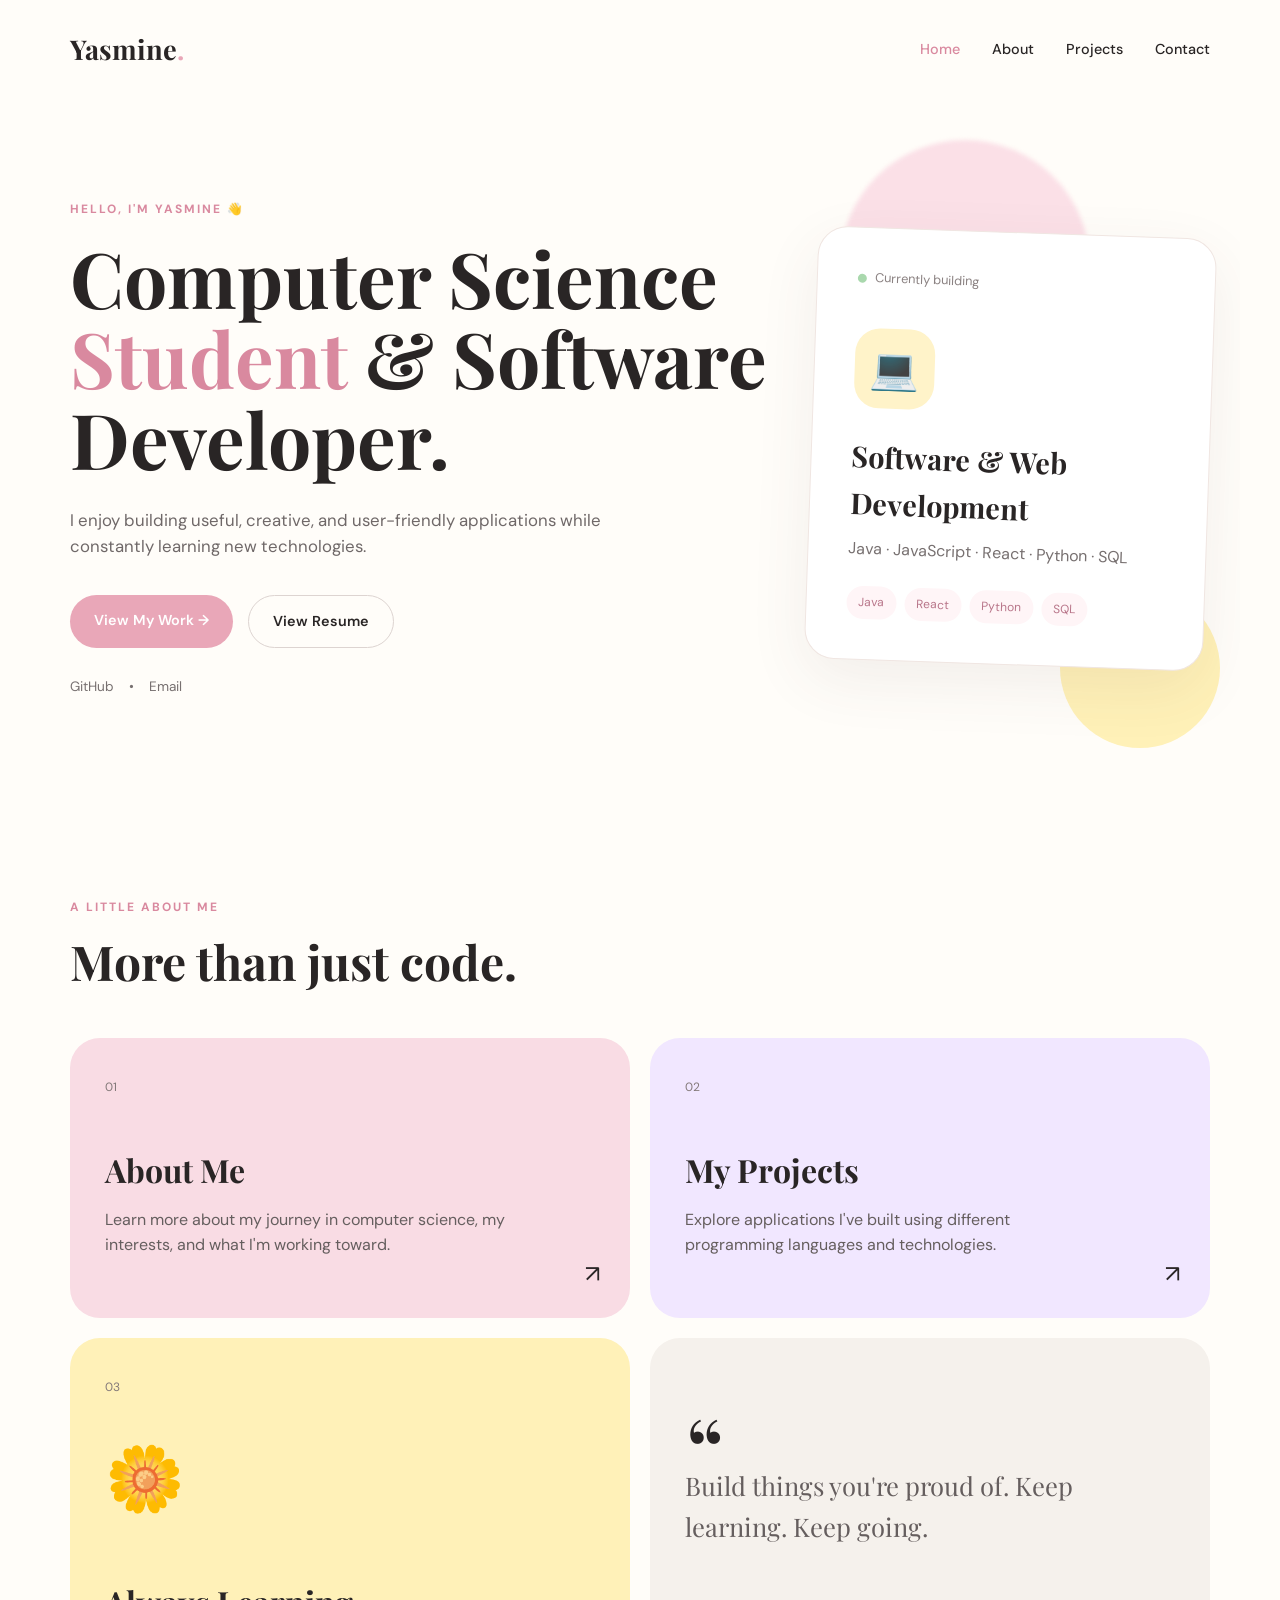
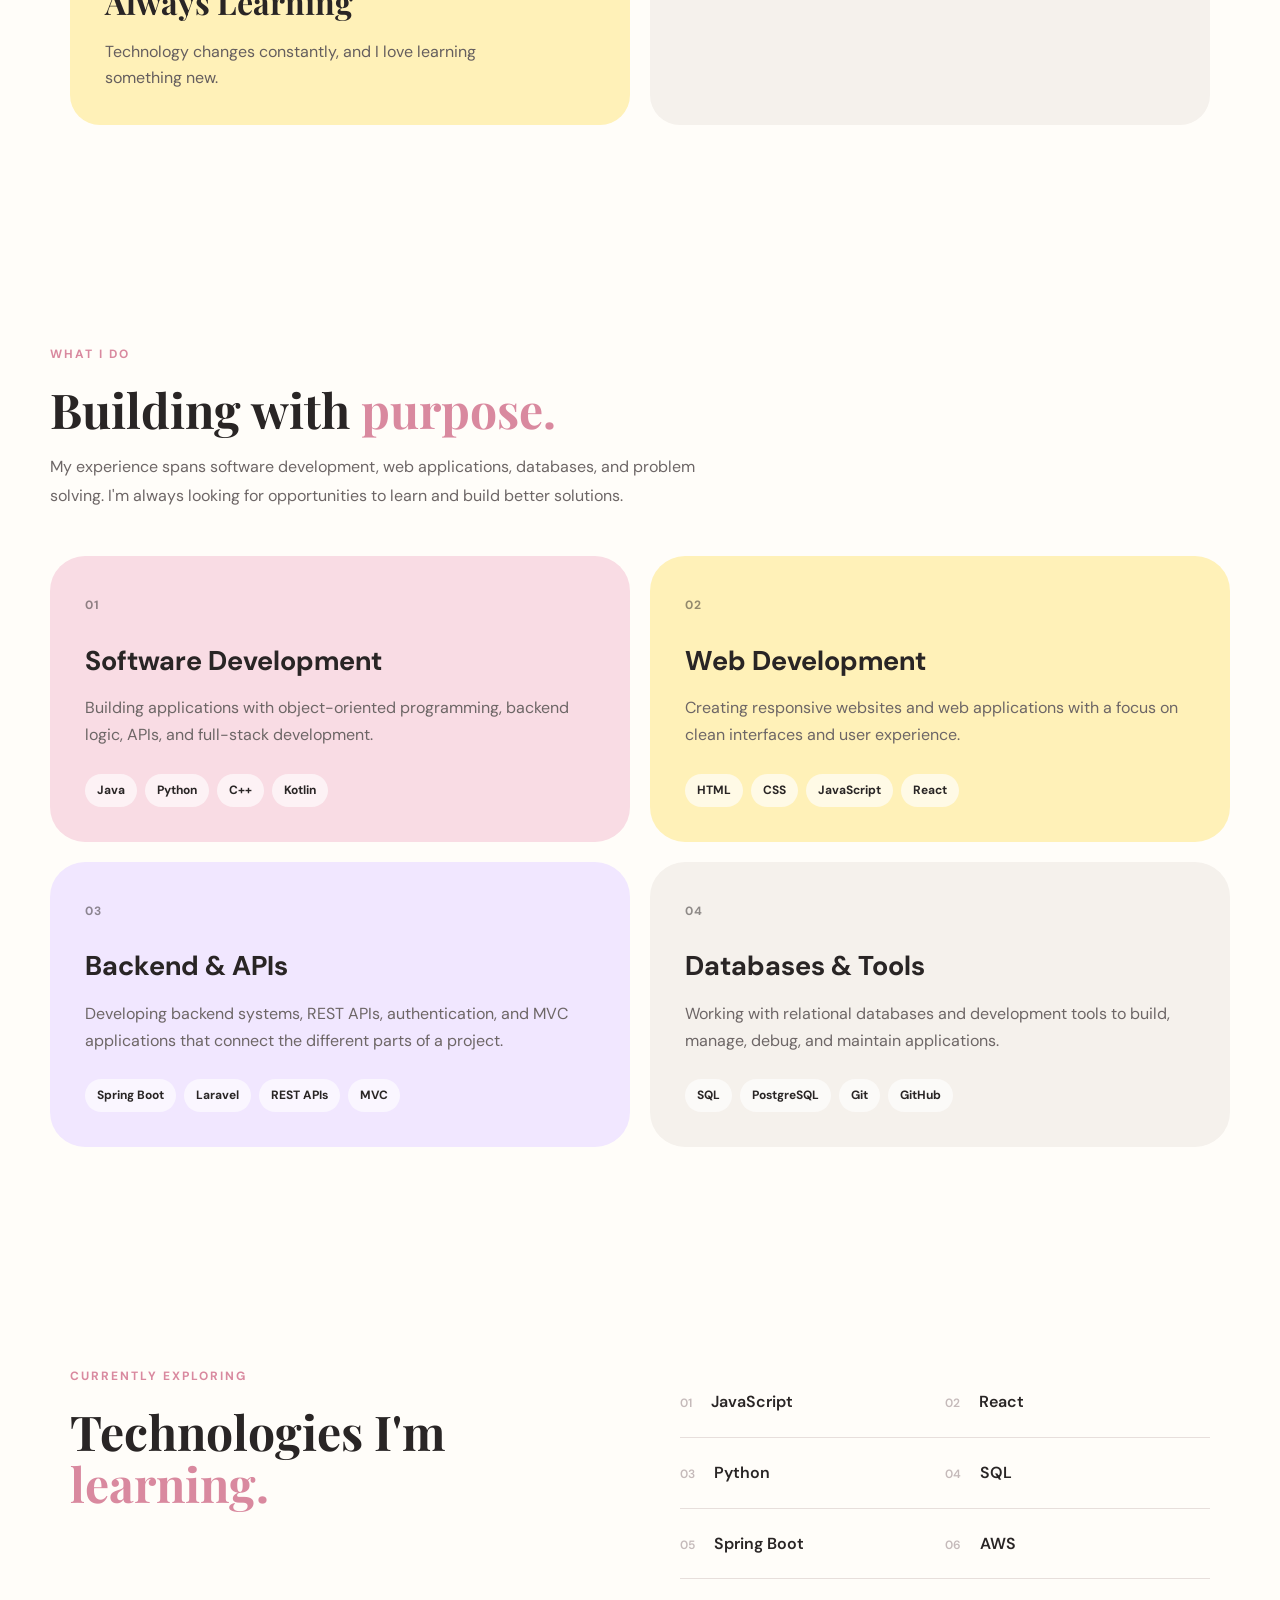
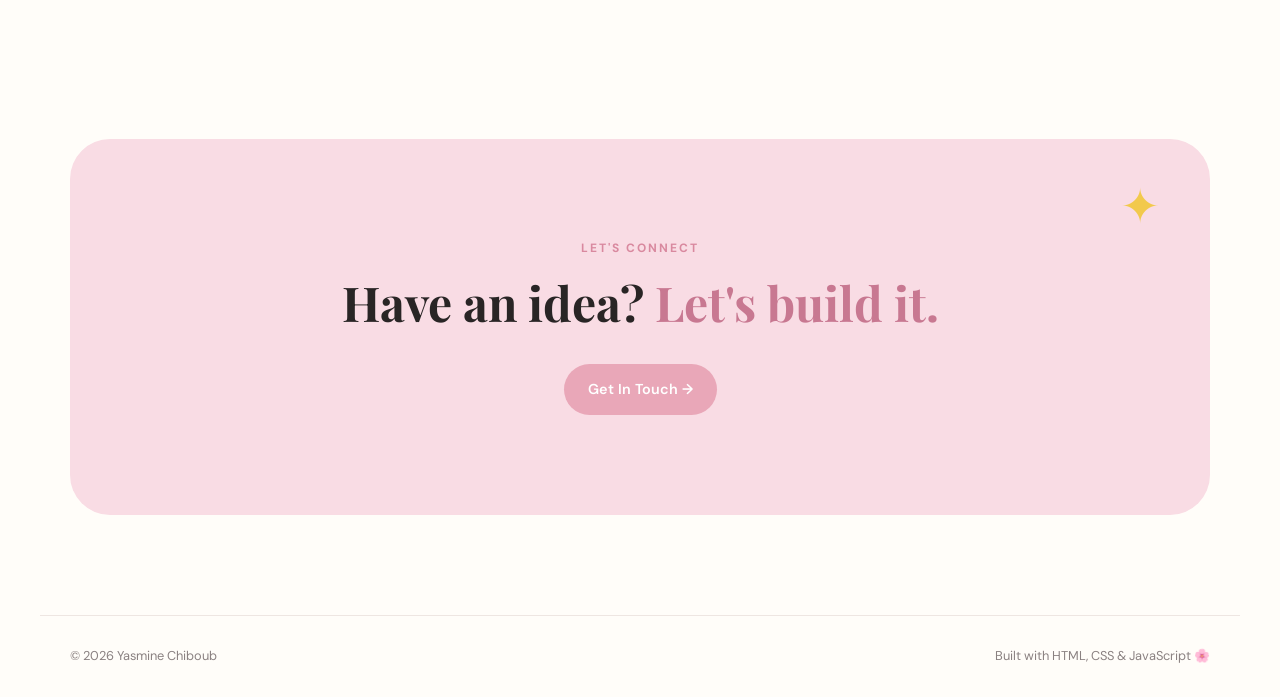
==== index.html @ e4a55085 "Initial portfolio website" ====
<!DOCTYPE html>
<html lang="en">
<head>
  <meta charset="UTF-8">
  <meta name="viewport" content="width=device-width, initial-scale=1.0">

  <title>Yasmine Chiboub | Computer Science Student</title>

  <link rel="stylesheet" href="style.css">

  <!-- Google Fonts -->
  <link rel="preconnect" href="https://fonts.googleapis.com">
  <link rel="preconnect" href="https://fonts.gstatic.com" crossorigin>

  <link
          href="https://fonts.googleapis.com/css2?family=DM+Sans:wght@400;500;600;700&family=Playfair+Display:wght@500;600;700&display=swap"
          rel="stylesheet"
  >
</head>

<body>

<!-- =========================
     NAVIGATION
========================= -->

<header class="navbar">

  <a href="index.html" class="logo">
    Yasmine<span>.</span>
  </a>

  <nav class="nav-links">
    <a href="index.html" class="active">Home</a>
    <a href="about.html">About</a>
    <a href="projects.html">Projects</a>
    <a href="contact.html">Contact</a>
  </nav>

  <button class="menu-button" id="menuButton">
    ☰
  </button>

</header>


<!-- =========================
     MAIN
========================= -->

<main>


  <!-- =========================
       HERO
  ========================= -->

  <section class="hero">

    <div class="hero-decoration pink-circle"></div>
    <div class="hero-decoration yellow-circle"></div>

    <div class="hero-text">

      <p class="eyebrow">
        HELLO, I'M YASMINE 👋
      </p>

      <h1>
        Computer Science
        <span>Student</span>
        & Software Developer.
      </h1>

      <p class="hero-description">
        I enjoy building useful, creative, and user-friendly
        applications while constantly learning new technologies.
      </p>

      <div class="hero-buttons">

        <a href="projects.html" class="button primary">
          View My Work →
        </a>

        <a
                href="YCRESUME%20(1).pdf"
                class="button secondary"
                target="_blank"
        >
          View Resume
        </a>

      </div>


      <div class="social-links">

        <a
                href="https://github.com/yasmineemya"
                target="_blank"
                rel="noopener noreferrer"
        >
          GitHub
        </a>

        <span>•</span>

        <a href="mailto:ychiboub@charlotte.edu">
          Email
        </a>

      </div>

    </div>


    <!-- PROFILE CARD -->

    <div class="hero-card">

      <div class="profile-card">

        <div class="profile-top">
          <span class="status-dot"></span>
          <span>Currently building</span>
        </div>

        <div class="profile-icon">
          💻
        </div>

        <h2>
          Software & Web Development
        </h2>

        <p>
          Java · JavaScript · React · Python · SQL
        </p>

        <div class="mini-tags">
          <span>Java</span>
          <span>React</span>
          <span>Python</span>
          <span>SQL</span>
        </div>

      </div>

    </div>

  </section>



  <!-- =========================
       ABOUT / INTRO
  ========================= -->

  <section class="bento-section">

    <div class="section-heading">

      <p class="eyebrow">
        A LITTLE ABOUT ME
      </p>

      <h2>
        More than just code.
      </h2>

    </div>


    <div class="bento-grid">


      <!-- ABOUT -->

      <a href="about.html" class="bento-card about-card">

        <div>

          <span class="card-number">
            01
          </span>

          <h3>
            About Me
          </h3>

          <p>
            Learn more about my journey in computer science,
            my interests, and what I'm working toward.
          </p>

        </div>

        <span class="card-arrow">
          ↗
        </span>

      </a>


      <!-- PROJECTS -->

      <a href="projects.html" class="bento-card projects-card">

        <div>

          <span class="card-number">
            02
          </span>

          <h3>
            My Projects
          </h3>

          <p>
            Explore applications I've built using different
            programming languages and technologies.
          </p>

        </div>

        <span class="card-arrow">
          ↗
        </span>

      </a>


      <!-- LEARNING -->

      <div class="bento-card yellow-card">

        <span class="card-number">
          03
        </span>

        <div class="big-emoji">
          🌼
        </div>

        <h3>
          Always Learning
        </h3>

        <p>
          Technology changes constantly, and I love learning
          something new.
        </p>

      </div>


      <!-- QUOTE -->

      <div class="bento-card quote-card">

        <div class="quote-mark">
          “
        </div>

        <p>
          Build things you're proud of.
          Keep learning.
          Keep going.
        </p>

      </div>

    </div>

  </section>



  <!-- =========================
       WHAT I DO
  ========================= -->

  <section class="services-section" id="what-i-do">

    <div class="section-heading">

      <p class="eyebrow">
        WHAT I DO
      </p>

      <h2>
        Building with
        <span>purpose.</span>
      </h2>

      <p>
        My experience spans software development, web applications,
        databases, and problem solving. I'm always looking for
        opportunities to learn and build better solutions.
      </p>

    </div>


    <div class="services-grid">


      <!-- SOFTWARE DEVELOPMENT -->

      <div class="service-card pink">

        <span class="service-number">
          01
        </span>

        <h3>
          Software Development
        </h3>

        <p>
          Building applications with object-oriented programming,
          backend logic, APIs, and full-stack development.
        </p>

        <div class="service-tags">
          <span>Java</span>
          <span>Python</span>
          <span>C++</span>
          <span>Kotlin</span>
        </div>

      </div>


      <!-- WEB DEVELOPMENT -->

      <div class="service-card yellow">

        <span class="service-number">
          02
        </span>

        <h3>
          Web Development
        </h3>

        <p>
          Creating responsive websites and web applications with
          a focus on clean interfaces and user experience.
        </p>

        <div class="service-tags">
          <span>HTML</span>
          <span>CSS</span>
          <span>JavaScript</span>
          <span>React</span>
        </div>

      </div>


      <!-- BACKEND -->

      <div class="service-card purple">

        <span class="service-number">
          03
        </span>

        <h3>
          Backend & APIs
        </h3>

        <p>
          Developing backend systems, REST APIs, authentication,
          and MVC applications that connect the different parts
          of a project.
        </p>

        <div class="service-tags">
          <span>Spring Boot</span>
          <span>Laravel</span>
          <span>REST APIs</span>
          <span>MVC</span>
        </div>

      </div>


      <!-- DATABASES -->

      <div class="service-card neutral">

        <span class="service-number">
          04
        </span>

        <h3>
          Databases & Tools
        </h3>

        <p>
          Working with relational databases and development tools
          to build, manage, debug, and maintain applications.
        </p>

        <div class="service-tags">
          <span>SQL</span>
          <span>PostgreSQL</span>
          <span>Git</span>
          <span>GitHub</span>
        </div>

      </div>

    </div>

  </section>



  <!-- =========================
       CURRENTLY EXPLORING
  ========================= -->

  <section class="learning-section">

    <div>

      <p class="eyebrow">
        CURRENTLY EXPLORING
      </p>

      <h2>
        Technologies I'm
        <span>learning.</span>
      </h2>

    </div>


    <div class="technology-list">

      <div class="tech-item">
        <span>01</span>
        JavaScript
      </div>

      <div class="tech-item">
        <span>02</span>
        React
      </div>

      <div class="tech-item">
        <span>03</span>
        Python
      </div>

      <div class="tech-item">
        <span>04</span>
        SQL
      </div>

      <div class="tech-item">
        <span>05</span>
        Spring Boot
      </div>

      <div class="tech-item">
        <span>06</span>
        AWS
      </div>

    </div>

  </section>



  <!-- =========================
       CTA
  ========================= -->

  <section class="cta">

    <div class="cta-decoration">
      ✦
    </div>

    <p class="eyebrow">
      LET'S CONNECT
    </p>

    <h2>
      Have an idea?
      <span>Let's build it.</span>
    </h2>

    <a href="contact.html" class="button primary">
      Get In Touch →
    </a>

  </section>

</main>



<!-- =========================
     FOOTER
========================= -->

<footer>

  <p>
    © 2026 Yasmine Chiboub
  </p>

  <p>
    Built with HTML, CSS & JavaScript 🌸
  </p>

</footer>


<script src="js/main.js"></script>

</body>
</html>
---- style.css ----
/* ================================
     GLOBAL
  ================================ */

* {
  margin: 0;
  padding: 0;
  box-sizing: border-box;
}

html {
  scroll-behavior: smooth;
}

body {
  font-family: "DM Sans", sans-serif;
  background: #fffdf9;
  color: #292525;
  line-height: 1.6;
}

a {
  text-decoration: none;
  color: inherit;
}

button {
  font-family: inherit;
}


/* ================================
   NAVBAR
================================ */

.navbar {
  width: 100%;
  max-width: 1200px;
  margin: auto;
  padding: 28px 30px;

  display: flex;
  align-items: center;
  justify-content: space-between;
}

.logo {
  font-family: "Playfair Display", serif;
  font-size: 1.7rem;
  font-weight: 700;
}

.logo span {
  color: #e9a7b8;
}

.nav-links {
  display: flex;
  gap: 32px;
}

.nav-links a {
  font-size: 0.9rem;
  font-weight: 500;
  transition: 0.3s ease;
}

.nav-links a:hover,
.nav-links a.active {
  color: #d9899f;
}

.menu-button {
  display: none;
  border: none;
  background: none;
  font-size: 1.5rem;
  cursor: pointer;
}


/* ================================
   HERO
================================ */

.hero {
  position: relative;
  max-width: 1200px;
  margin: auto;
  min-height: 680px;

  padding: 100px 30px;

  display: grid;
  grid-template-columns: 1.3fr 0.7fr;
  align-items: center;

  overflow: hidden;
}

.hero-text {
  position: relative;
  z-index: 2;
}

.eyebrow {
  color: #d9899f;
  font-size: 0.75rem;
  font-weight: 700;
  letter-spacing: 2px;
  margin-bottom: 18px;
}

.hero h1 {
  font-family: "Playfair Display", serif;
  font-size: clamp(3rem, 6vw, 5.8rem);
  line-height: 1.05;
  max-width: 800px;
}

.hero h1 span {
  color: #d9899f;
  position: relative;
}

.hero-description {
  max-width: 550px;
  margin-top: 28px;

  color: #6f6868;
  font-size: 1.05rem;
}

.hero-buttons {
  display: flex;
  gap: 15px;
  margin-top: 35px;
}

.button {
  display: inline-block;

  padding: 14px 24px;
  border-radius: 50px;

  font-size: 0.9rem;
  font-weight: 600;

  transition: 0.3s ease;
}

.button.primary {
  background: #e9a7b8;
  color: white;
}

.button.primary:hover {
  transform: translateY(-4px);
  box-shadow: 0 12px 25px rgba(220, 145, 165, 0.25);
}

.button.secondary {
  border: 1px solid #ddd4d1;
}

.button.secondary:hover {
  background: #fff3c9;
}

.social-links {
  display: flex;
  gap: 15px;
  margin-top: 28px;

  color: #777070;
  font-size: 0.85rem;
}

.social-links a:hover {
  color: #d9899f;
}


/* ================================
   HERO CARD
================================ */

.hero-card {
  position: relative;
  z-index: 2;
}

.profile-card {
  padding: 40px;

  background: white;
  border: 1px solid #f0e6e2;

  border-radius: 30px;

  box-shadow: 0 20px 60px rgba(90, 70, 70, 0.08);

  transform: rotate(2deg);

  transition: 0.4s ease;
}

.profile-card:hover {
  transform: rotate(0deg) translateY(-8px);
}

.profile-top {
  display: flex;
  align-items: center;
  gap: 8px;

  color: #8b8282;
  font-size: 0.8rem;
}

.status-dot {
  width: 9px;
  height: 9px;

  background: #a9d8ad;
  border-radius: 50%;
}

.profile-icon {
  margin-top: 40px;

  width: 80px;
  height: 80px;

  display: flex;
  align-items: center;
  justify-content: center;

  background: #fff3c9;
  border-radius: 25px;

  font-size: 2.5rem;
}

.profile-card h2 {
  font-family: "Playfair Display", serif;
  font-size: 1.8rem;
  margin-top: 25px;
}

.profile-card p {
  color: #777070;
  margin-top: 10px;
}

.mini-tags {
  display: flex;
  flex-wrap: wrap;
  gap: 8px;

  margin-top: 25px;
}

.mini-tags span {
  padding: 7px 12px;

  background: #fff5f7;
  color: #b87589;

  border-radius: 20px;
  font-size: 0.75rem;
}


/* ================================
   DECORATIONS
================================ */

.hero-decoration {
  position: absolute;
  border-radius: 50%;
  z-index: 0;
}

.pink-circle {
  width: 250px;
  height: 250px;

  background: #fbe0e7;

  top: 40px;
  right: 150px;

  filter: blur(2px);
}

.yellow-circle {
  width: 160px;
  height: 160px;

  background: #fff1b8;

  bottom: 50px;
  right: 20px;
}


/* ================================
   BENTO
================================ */

.bento-section {
  max-width: 1200px;
  margin: auto;
  padding: 100px 30px;
}

.section-heading h2,
.learning-section h2,
.cta h2 {
  font-family: "Playfair Display", serif;
  font-size: 3rem;
  line-height: 1.1;
}

.bento-grid {
  display: grid;

  grid-template-columns: 1fr 1fr;
  gap: 20px;

  margin-top: 50px;
}

.bento-card {
  position: relative;

  min-height: 280px;
  padding: 35px;

  border-radius: 30px;

  overflow: hidden;

  transition: 0.4s ease;
}

.bento-card:hover {
  transform: translateY(-7px);
}

.about-card {
  background: #f9dce4;
}

.projects-card {
  background: #f1e7ff;
}

.yellow-card {
  background: #fff1b8;
}

.quote-card {
  background: #f5f1ec;
}

.card-number {
  font-size: 0.75rem;
  color: #837979;
}

.bento-card h3 {
  font-family: "Playfair Display", serif;
  font-size: 2rem;
  margin-top: 45px;
}

.bento-card p {
  max-width: 400px;
  margin-top: 12px;
  color: #655e5e;
}

.card-arrow {
  position: absolute;
  right: 30px;
  bottom: 25px;

  font-size: 1.5rem;
}

.big-emoji {
  font-size: 4rem;
  margin-top: 30px;
}

.quote-mark {
  font-family: "Playfair Display", serif;
  font-size: 6rem;
  height: 80px;
}

.quote-card p {
  font-family: "Playfair Display", serif;
  font-size: 1.6rem;
}


/* ================================
   LEARNING
================================ */

.learning-section {
  max-width: 1200px;
  margin: auto;

  padding: 100px 30px;

  display: grid;
  grid-template-columns: 1fr 1fr;
  gap: 80px;
}

.learning-section h2 span {
  color: #d9899f;
}

.technology-list {
  display: grid;
  grid-template-columns: 1fr 1fr;
}

.tech-item {
  padding: 22px 0;

  border-bottom: 1px solid #e7dfdc;

  font-weight: 600;
}

.tech-item span {
  color: #c5baba;
  margin-right: 15px;
  font-size: 0.75rem;
}


/* ================================
   CTA
================================ */

.cta {
  position: relative;

  max-width: 1140px;
  margin: 60px auto 100px;

  padding: 100px 40px;

  text-align: center;

  background: #f9dce4;
  border-radius: 40px;

  overflow: hidden;
}

.cta h2 {
  max-width: 700px;
  margin: auto auto 35px;
}

.cta h2 span {
  color: #c87891;
}

.cta-decoration {
  position: absolute;
  top: 30px;
  right: 50px;

  font-size: 3rem;
  color: #f2c94c;
}


/* ================================
   FOOTER
================================ */

footer {
  max-width: 1200px;
  margin: auto;

  padding: 30px;

  display: flex;
  justify-content: space-between;

  color: #8a8181;
  font-size: 0.8rem;

  border-top: 1px solid #eee6e2;
}


/* ================================
   MOBILE
================================ */

@media (max-width: 800px) {

  .nav-links {
    display: none;

    position: absolute;
    top: 80px;
    right: 20px;

    flex-direction: column;

    padding: 25px;

    background: white;

    border-radius: 20px;

    box-shadow: 0 15px 40px rgba(0,0,0,0.1);

    z-index: 10;
  }

  .nav-links.show {
    display: flex;
  }

  .menu-button {
    display: block;
  }

  .hero {
    grid-template-columns: 1fr;
    padding-top: 60px;
    gap: 60px;
  }

  .hero h1 {
    font-size: 3.2rem;
  }

  .hero-card {
    max-width: 500px;
  }

  .bento-grid {
    grid-template-columns: 1fr;
  }

  .learning-section {
    grid-template-columns: 1fr;
    gap: 40px;
  }

  .section-heading h2,
  .learning-section h2,
  .cta h2 {
    font-size: 2.5rem;
  }

  footer {
    flex-direction: column;
    gap: 10px;
  }
}

     /* =========================
        PROJECTS SECTION
     ========================= */

   .projects-section {
     max-width: 1100px;
     margin: 0 auto;
     padding: 80px 30px;
   }

.projects-section h1 {
  text-align: center;
  font-size: 3rem;
  margin-bottom: 15px;
  color: #333;
}

.section-intro {
  text-align: center;
  max-width: 650px;
  margin: 0 auto 50px;
  color: #666;
  line-height: 1.7;
}



     /* ================================
        PROJECTS PAGE
     ================================ */

   .projects-page {
     max-width: 1200px;
     margin: auto;
     padding: 80px 30px 100px;
   }


/* ================================
   INTRO
================================ */

.projects-intro {
  max-width: 750px;
  margin-bottom: 60px;
}

.projects-intro h1 {
  font-family: "Playfair Display", serif;
  font-size: clamp(3.5rem, 7vw, 5.5rem);
  line-height: 1;
}

.projects-intro h1 span {
  color: #d9899f;
}

.projects-intro p {
  max-width: 580px;
  margin-top: 25px;

  color: #6f6868;
  font-size: 1.05rem;
}


/* ================================
   PROJECT GRID
================================ */

.project-grid {
  display: grid;

  grid-template-columns: 1fr 1fr;

  gap: 20px;
}


/* ================================
   PROJECT CARD
================================ */

.project-card {
  position: relative;

  min-height: 420px;

  padding: 35px;

  border-radius: 30px;

  display: flex;
  flex-direction: column;
  justify-content: space-between;

  overflow: hidden;

  transition: 0.4s ease;
}

.project-card:hover {
  transform: translateY(-8px);
}


/* ================================
   CARD COLORS
================================ */

.project-card.pink {
  background: #f9dce4;
}

.project-card.yellow {
  background: #fff1b8;
}

.project-card.purple {
  background: #f1e7ff;
}

.project-card.neutral {
  background: #f5f1ec;
}


/* ================================
   WIDE CARD
================================ */

.project-wide {
  grid-column: span 2;
  min-height: 330px;
}


/* ================================
   TOP
================================ */

.project-top {
  display: flex;

  justify-content: space-between;
  align-items: flex-start;

  color: #837979;

  font-size: 0.75rem;
}

.project-icon {
  font-size: 3rem;
}


/* ================================
   CONTENT
================================ */

.project-content {
  margin-top: 30px;
}

.project-content h2 {
  font-family: "Playfair Display", serif;

  font-size: 2.3rem;

  line-height: 1.1;
}

.project-content p {
  max-width: 500px;

  margin-top: 15px;

  color: #655e5e;

  line-height: 1.7;
}


/* ================================
   TAGS
================================ */

.project-tags {
  display: flex;

  flex-wrap: wrap;

  gap: 8px;

  margin-top: 25px;
}

.project-tags span {
  padding: 7px 12px;

  background: rgba(255, 255, 255, 0.55);

  border-radius: 20px;

  color: #806f73;

  font-size: 0.72rem;

  font-weight: 600;
}


/* ================================
   PROJECT LINK
================================ */

.project-link {
  display: inline-flex;

  align-items: center;

  gap: 8px;

  width: fit-content;

  margin-top: 30px;

  padding: 11px 18px;

  background: rgba(255, 255, 255, 0.6);

  border-radius: 50px;

  font-size: 0.8rem;

  font-weight: 600;

  transition: 0.3s ease;
}

.project-link span {
  font-size: 1rem;
}

.project-link:hover {
  background: white;

  transform: translateY(-3px);
}


/* ================================
   MOBILE
================================ */

@media (max-width: 800px) {

  .projects-page {
    padding: 60px 20px;
  }

  .project-grid {
    grid-template-columns: 1fr;
  }

  .project-wide {
    grid-column: span 1;
  }

  .project-card {
    min-height: 380px;
  }

  .projects-intro h1 {
    font-size: 3.4rem;
  }

}


     /* ================================
        PROJECT HERO
     ================================ */

   .project-hero {
     max-width: 1200px;
     margin: auto;

     min-height: 600px;

     padding: 90px 30px;

     display: grid;
     grid-template-columns: 1.2fr 0.8fr;

     gap: 70px;

     align-items: center;
   }

.project-hero-content h1 {
  font-family: "Playfair Display", serif;

  font-size: clamp(4rem, 8vw, 7rem);

  line-height: 0.95;
}

.project-hero-content h1 span {
  color: #d9899f;
}

.project-lead {
  max-width: 580px;

  margin-top: 30px;

  color: #6f6868;

  font-size: 1.1rem;
}

.project-buttons {
  display: flex;

  gap: 15px;

  margin-top: 35px;

  flex-wrap: wrap;
}


/* ================================
   PROJECT HERO CARD
================================ */

.project-hero-card {
  min-height: 390px;

  padding: 40px;

  background: #f9dce4;

  border-radius: 40px;

  display: flex;
  flex-direction: column;
  justify-content: flex-end;

  position: relative;

  overflow: hidden;

  transition: 0.4s ease;
}

.project-hero-card:hover {
  transform: translateY(-8px);
}

.project-hero-card::before {
  content: "";

  position: absolute;

  width: 230px;
  height: 230px;

  border-radius: 50%;

  background: #fff1b8;

  top: -60px;
  right: -40px;
}

.paw-icon {
  font-size: 5rem;

  position: absolute;

  top: 35px;
  left: 40px;
}

.project-hero-card p {
  font-size: 0.7rem;

  letter-spacing: 2px;

  color: #837979;
}

.project-hero-card h2 {
  font-family: "Playfair Display", serif;

  font-size: 2.8rem;

  line-height: 1.05;

  margin-top: 12px;
}


/* ================================
   PROJECT INFO
================================ */

.project-info {
  max-width: 1200px;

  margin: auto;

  padding: 100px 30px;

  display: grid;

  grid-template-columns: 1.2fr 0.8fr;

  gap: 100px;
}

.project-description h2 {
  font-family: "Playfair Display", serif;

  font-size: 3rem;

  line-height: 1.1;

  margin-top: 15px;
}

.project-description h2 span {
  color: #d9899f;
}

.project-description p {
  max-width: 650px;

  margin-top: 25px;

  color: #6f6868;
}

.project-details {
  display: flex;

  flex-direction: column;

  gap: 35px;
}

.detail-item {
  padding-bottom: 25px;

  border-bottom: 1px solid #e7dfdc;
}

.detail-item > span {
  font-size: 0.7rem;

  letter-spacing: 1.5px;

  color: #a09696;
}

.detail-item h3 {
  font-family: "Playfair Display", serif;

  font-size: 1.5rem;

  margin-top: 10px;
}


/* ================================
   CONTRIBUTION
================================ */

.project-work {
  max-width: 1200px;

  margin: auto;

  padding: 100px 30px;
}

.work-heading h2 {
  font-family: "Playfair Display", serif;

  font-size: 3rem;

  margin-top: 15px;
}

.work-heading h2 span {
  color: #d9899f;
}

.work-grid {
  display: grid;

  grid-template-columns: 1fr 1fr;

  gap: 20px;

  margin-top: 50px;
}

.work-card {
  min-height: 280px;

  padding: 35px;

  border-radius: 30px;

  transition: 0.4s ease;
}

.work-card:hover {
  transform: translateY(-7px);
}

.work-card span {
  font-size: 0.75rem;

  color: #837979;
}

.work-card h3 {
  font-family: "Playfair Display", serif;

  font-size: 2rem;

  margin-top: 45px;
}

.work-card p {
  color: #655e5e;

  margin-top: 12px;

  max-width: 450px;
}

.work-card.pink {
  background: #f9dce4;
}

.work-card.yellow {
  background: #fff1b8;
}

.work-card.purple {
  background: #f1e7ff;
}

.work-card.neutral {
  background: #f5f1ec;
}


/* ================================
   SCREENSHOTS
================================ */

.screenshots-section {
  max-width: 1200px;

  margin: auto;

  padding: 100px 30px;
}

.screenshots-heading {
  max-width: 650px;

  margin-bottom: 50px;
}

.screenshots-heading h2 {
  font-family: "Playfair Display", serif;

  font-size: 3rem;

  margin-top: 15px;
}

.screenshots-heading h2 span {
  color: #d9899f;
}

.screenshots-heading p {
  color: #6f6868;

  margin-top: 15px;
}

.screenshot-grid {
  display: grid;

  grid-template-columns: 1fr 1fr;

  gap: 25px;
}

.screenshot {
  position: relative;

  background: white;

  border: 1px solid #f0e6e2;

  border-radius: 25px;

  overflow: hidden;

  box-shadow: 0 15px 45px rgba(90, 70, 70, 0.08);

  transition: 0.4s ease;
}

.screenshot:hover {
  transform: translateY(-7px);
}

.screenshot.large {
  grid-column: span 2;
}

.screenshot img {
  display: block;

  width: 100%;

  height: auto;
}

.screenshot-label {
  padding: 15px 20px;

  font-size: 0.8rem;

  font-weight: 600;

  color: #655e5e;

  background: white;
}


/* ================================
   MOBILE
================================ */

@media (max-width: 800px) {

  .project-hero {
    grid-template-columns: 1fr;

    padding-top: 60px;

    gap: 50px;
  }

  .project-hero-content h1 {
    font-size: 4rem;
  }

  .project-hero-card {
    min-height: 330px;
  }

  .project-info {
    grid-template-columns: 1fr;

    gap: 50px;
  }

  .work-grid {
    grid-template-columns: 1fr;
  }

  .screenshot-grid {
    grid-template-columns: 1fr;
  }

  .screenshot.large {
    grid-column: span 1;
  }

}

     /* =========================================
        SHOPPING CART PROJECT PAGE
        ========================================= */

   .project-yellow {
     background: #fff1b8;
   }

.project-yellow .project-hero-icon {
  background: #fffdf9;
}


/* Project Work */

.work-grid {
  display: grid;
  grid-template-columns: repeat(2, 1fr);
  gap: 20px;
  margin-top: 50px;
}

.work-card {
  padding: 35px;
  border-radius: 30px;
  min-height: 230px;
  transition: transform 0.3s ease;
}

.work-card:hover {
  transform: translateY(-7px);
}

.work-pink {
  background: #f9dce4;
}

.work-yellow {
  background: #fff1b8;
}

.work-purple {
  background: #f1e7ff;
}

.work-neutral {
  background: #f5f1ec;
}

.work-number {
  font-size: 14px;
  font-weight: 700;
  margin-bottom: 35px;
  opacity: 0.55;
}

.work-card h3 {
  font-family: "Playfair Display", serif;
  font-size: 28px;
  margin-bottom: 12px;
}

.work-card p {
  line-height: 1.7;
  max-width: 480px;
}


/* Screenshot Gallery */

.screenshots-section {
  max-width: 1200px;
  margin: 100px auto;
  padding: 0 30px;
}

.screenshots-heading {
  margin-bottom: 45px;
}

.screenshot-grid {
  display: grid;
  grid-template-columns: repeat(2, 1fr);
  gap: 25px;
}

.screenshot-item {
  background: #f5f1ec;
  border-radius: 30px;
  overflow: hidden;
  transition: transform 0.3s ease;
}

.screenshot-item:hover {
  transform: translateY(-7px);
}

.screenshot-item.large {
  grid-column: span 2;
}

.screenshot-item img {
  display: block;
  width: 100%;
  height: auto;
}

.screenshot-label {
  display: flex;
  align-items: center;
  gap: 12px;
  padding: 18px 22px;
  font-weight: 600;
}

.screenshot-label span {
  opacity: 0.45;
  font-size: 13px;
}


/* Project CTA */

.project-cta {
  max-width: 1200px;
  margin: 100px auto;
  padding: 55px;
  border-radius: 40px;
  background: #f9dce4;

  display: flex;
  align-items: center;
  justify-content: space-between;
  gap: 30px;
}

.project-cta h2 {
  font-family: "Playfair Display", serif;
  font-size: clamp(38px, 5vw, 60px);
  line-height: 1.05;
  margin: 10px 0 0;
}

.project-cta h2 span {
  color: #d9899f;
}

.button-dark {
  background: #292525;
  color: white;
  border: none;
}

.button-dark:hover {
  background: #444;
}


/* Responsive */

@media (max-width: 800px) {

  .work-grid {
    grid-template-columns: 1fr;
  }

  .screenshot-grid {
    grid-template-columns: 1fr;
  }

  .screenshot-item.large {
    grid-column: span 1;
  }

  .project-cta {
    margin: 70px 20px;
    padding: 35px;
    flex-direction: column;
    align-items: flex-start;
  }

  .project-cta h2 {
    font-size: 42px;
  }

}
      /* =========================
         WHAT I DO
      ========================= */

    .services-section {
      max-width: 1250px;
      margin: 40px auto;
      padding: 80px 35px;
    }

.services-section .section-heading {
  max-width: 700px;
  margin-bottom: 45px;
}

.services-section .section-heading h2 {
  margin-top: 10px;
}

.services-section .section-heading h2 span {
  color: #d9899f;
}

.services-section .section-heading > p:last-child {
  margin-top: 18px;
  color: #6d6666;
  line-height: 1.8;
}


/* ---------- CARDS ---------- */

.services-grid {
  display: grid;
  grid-template-columns: repeat(2, 1fr);
  gap: 20px;
}

.service-card {
  padding: 35px;
  min-height: 280px;
  border-radius: 35px;

  transition: transform 0.3s ease, box-shadow 0.3s ease;
}

.service-card:hover {
  transform: translateY(-7px);
  box-shadow: 0 18px 40px rgba(60, 45, 45, 0.08);
}


/* ---------- CARD COLORS ---------- */

.service-card.pink {
  background: #f9dce4;
}

.service-card.yellow {
  background: #fff1b8;
}

.service-card.purple {
  background: #f1e7ff;
}

.service-card.neutral {
  background: #f5f1ec;
}


/* ---------- CARD CONTENT ---------- */

.service-number {
  font-size: 0.75rem;
  font-weight: 700;
  letter-spacing: 1px;
  opacity: 0.5;
}

.service-card h3 {
  margin-top: 22px;
  font-size: 1.7rem;
}

.service-card p {
  max-width: 500px;
  margin-top: 12px;

  color: #6d6666;
  line-height: 1.7;
}


/* ---------- TAGS ---------- */

.service-tags {
  display: flex;
  flex-wrap: wrap;
  gap: 8px;
  margin-top: 25px;
}

.service-tags span {
  padding: 7px 12px;

  background: rgba(255, 255, 255, 0.65);
  border-radius: 999px;

  font-size: 0.75rem;
  font-weight: 700;
}


/* ---------- MOBILE ---------- */

@media (max-width: 800px) {

  .services-section {
    padding: 60px 25px;
  }

  .services-grid {
    grid-template-columns: 1fr;
  }

  .service-card {
    min-height: auto;
  }

}


/* Mobile */

@media (max-width: 800px) {
  .what-i-do {
    padding: 60px 25px;
  }

  .skills-grid {
    grid-template-columns: 1fr;
  }
}

     /* =========================
        ABOUT PAGE
     ========================= */

   .about-page {
     max-width: 1250px;
     margin: 0 auto;
     padding: 80px 35px;
   }


/* ---------- ABOUT HERO ---------- */

.about-hero {
  min-height: 560px;

  display: grid;
  grid-template-columns: 1fr 0.75fr;
  align-items: center;
  gap: 70px;

  padding: 60px 0;
}

.about-hero h1 {
  margin-top: 15px;
}

.about-hero h1 span {
  color: #d9899f;
}

.about-intro {
  max-width: 650px;
  margin-top: 28px;

  color: #6d6666;
  font-size: 1.1rem;
  line-height: 1.8;
}


/* ---------- ABOUT HERO CARD ---------- */

.about-hero-card {
  padding: 50px;

  background: #f9dce4;
  border-radius: 40px;

  transform: rotate(2deg);

  transition: 0.3s ease;
}

.about-hero-card:hover {
  transform: rotate(0deg) translateY(-7px);
}

.about-emoji {
  width: 90px;
  height: 90px;

  display: flex;
  align-items: center;
  justify-content: center;

  background: #fffdf9;
  border-radius: 28px;

  font-size: 2.8rem;
}

.about-hero-card h2 {
  margin-top: 30px;
  font-size: 2.3rem;
}

.about-hero-card p {
  margin-top: 12px;
  color: #6d6666;
  line-height: 1.7;
}


/* =========================
   MY STORY
========================= */

.about-story {
  display: grid;
  grid-template-columns: 0.8fr 1.2fr;
  gap: 80px;

  padding: 90px 0;
}

.about-section-heading h2 {
  margin-top: 10px;
}

.about-section-heading h2 span {
  color: #d9899f;
}

.about-story-text {
  max-width: 720px;
}

.about-story-text p {
  margin-bottom: 22px;

  color: #6d6666;
  line-height: 1.9;
}


/* =========================
   EDUCATION / EXPERIENCE
========================= */

.about-cards {
  display: grid;
  grid-template-columns: repeat(3, 1fr);
  gap: 20px;

  padding: 40px 0 90px;
}

.about-info-card {
  min-height: 300px;
  padding: 32px;

  border-radius: 35px;

  transition: 0.3s ease;
}

.about-info-card:hover {
  transform: translateY(-7px);
  box-shadow: 0 18px 40px rgba(60, 45, 45, 0.07);
}

.about-info-card.pink {
  background: #f9dce4;
}

.about-info-card.yellow {
  background: #fff1b8;
}

.about-info-card.purple {
  background: #f1e7ff;
}

.about-card-number {
  font-size: 0.75rem;
  font-weight: 700;
  opacity: 0.5;
}

.card-label {
  margin-top: 25px;

  font-size: 0.7rem;
  font-weight: 700;
  letter-spacing: 1.5px;
}

.about-info-card h3 {
  margin-top: 15px;
  font-size: 1.6rem;
}

.about-info-card p:not(.card-label) {
  margin-top: 12px;
  color: #6d6666;
}

.card-detail {
  display: block;

  margin-top: 25px;

  font-size: 0.8rem;
  font-weight: 700;
  opacity: 0.6;
}


/* =========================
   AREAS OF INTEREST
========================= */

.interests-section {
  padding: 70px 0 40px;
}

.interest-list {
  display: grid;
  grid-template-columns: 1fr 1fr;

  margin-top: 40px;

  border-top: 1px solid #e8e1dc;
}

.interest-item {
  padding: 23px 5px;

  border-bottom: 1px solid #e8e1dc;

  font-size: 1rem;
  font-weight: 600;

  transition: 0.25s ease;
}

.interest-item:hover {
  padding-left: 12px;
  color: #d9899f;
}

.interest-item span {
  display: inline-block;

  width: 45px;

  font-size: 0.7rem;
  font-weight: 700;

  color: #aaa09b;
}


/* =========================
   TEACHING
========================= */

.teaching-section {
  padding: 70px 0 90px;
}

.teaching-card {
  display: grid;
  grid-template-columns: 80px 1fr;
  gap: 35px;

  padding: 50px;

  background: #fff1b8;
  border-radius: 40px;

  transition: 0.3s ease;
}

.teaching-card:hover {
  transform: translateY(-5px);
  box-shadow: 0 18px 40px rgba(60, 45, 45, 0.07);
}

.teaching-number {
  font-size: 0.8rem;
  font-weight: 700;
  opacity: 0.5;
}

.teaching-content {
  max-width: 750px;
}

.teaching-content h2 {
  margin-top: 10px;
}

.teaching-content h2 span {
  color: #b97900;
}

.teaching-content > p:not(.eyebrow) {
  margin-top: 20px;

  color: #6d6666;
  line-height: 1.8;
}

.teaching-content .service-tags {
  margin-top: 25px;
}


/* =========================
   ABOUT MOBILE
========================= */

@media (max-width: 900px) {

  .about-hero {
    grid-template-columns: 1fr;
    gap: 45px;
  }

  .about-hero-card {
    max-width: 500px;
  }

  .about-story {
    grid-template-columns: 1fr;
    gap: 35px;
  }

  .about-cards {
    grid-template-columns: 1fr 1fr;
  }

}


@media (max-width: 700px) {

  .about-page {
    padding: 60px 25px;
  }

  .about-cards {
    grid-template-columns: 1fr;
  }

  .interest-list {
    grid-template-columns: 1fr;
  }

  .teaching-card {
    grid-template-columns: 1fr;
    gap: 15px;

    padding: 35px;
  }

}


@media (max-width: 500px) {

  .about-page {
    padding-left: 22px;
    padding-right: 22px;
  }

  .about-hero-card {
    padding: 35px;
    border-radius: 30px;
  }

  .about-info-card {
    padding: 28px;
    border-radius: 30px;
  }

  .teaching-card {
    padding: 28px;
    border-radius: 30px;
  }

}

     /* =========================
        CONTACT PAGE
     ========================= */

   .contact-page {
     max-width: 1250px;
     margin: 0 auto;
     padding: 80px 35px;
   }


/* ---------- CONTACT HERO ---------- */

.contact-hero {
  min-height: 560px;

  display: grid;
  grid-template-columns: 1fr 0.75fr;
  align-items: center;
  gap: 70px;

  padding: 60px 0;
}

.contact-intro h1 {
  margin-top: 15px;
}

.contact-intro h1 span {
  color: #d9899f;
}

.contact-description {
  max-width: 620px;
  margin-top: 28px;

  color: #6d6666;
  font-size: 1.1rem;
  line-height: 1.8;
}


/* ---------- CONTACT HERO CARD ---------- */

.contact-hero-card {
  padding: 50px;

  background: #f1e7ff;
  border-radius: 40px;

  transform: rotate(-2deg);

  transition: 0.3s ease;
}

.contact-hero-card:hover {
  transform: rotate(0deg) translateY(-7px);
}

.contact-symbol {
  width: 90px;
  height: 90px;

  display: flex;
  align-items: center;
  justify-content: center;

  background: #fffdf9;
  border-radius: 28px;

  font-size: 2.8rem;
}

.contact-hero-card h2 {
  margin-top: 30px;
  font-size: 2.3rem;
}

.contact-hero-card p {
  margin-top: 12px;

  color: #6d6666;
  line-height: 1.7;
}


/* =========================
   CONTACT LINKS
========================= */

.contact-section {
  padding: 80px 0;
}

.contact-section-heading {
  max-width: 650px;
  margin-bottom: 40px;
}

.contact-section-heading h2 {
  margin-top: 10px;
}

.contact-section-heading h2 span {
  color: #d9899f;
}


/* ---------- LINK CARDS ---------- */

.contact-links {
  display: grid;
  grid-template-columns: 1fr 1fr;
  gap: 18px;
}

.contact-link {
  min-height: 150px;

  padding: 28px 30px;

  display: grid;
  grid-template-columns: 40px 1fr 45px;
  align-items: center;
  gap: 20px;

  border-radius: 30px;

  transition: 0.3s ease;
}

.contact-link:hover {
  transform: translateY(-6px);
  box-shadow: 0 18px 40px rgba(60, 45, 45, 0.08);
}


/* ---------- COLORS ---------- */

.contact-link.pink {
  background: #f9dce4;
}

.contact-link.yellow {
  background: #fff1b8;
}

.contact-link.purple {
  background: #f1e7ff;
}

.contact-link.neutral {
  background: #f5f1ec;
}


/* ---------- LINK CONTENT ---------- */

.contact-link-number {
  align-self: start;

  font-size: 0.75rem;
  font-weight: 700;

  opacity: 0.5;
}

.contact-link-content span {
  font-size: 0.7rem;
  font-weight: 700;
  letter-spacing: 1.5px;

  opacity: 0.55;
}

.contact-link-content h3 {
  margin-top: 8px;

  font-family: "DM Sans", sans-serif;
  font-size: 1.05rem;
  font-weight: 700;

  word-break: break-word;
}

.contact-arrow {
  width: 42px;
  height: 42px;

  display: flex;
  align-items: center;
  justify-content: center;

  background: rgba(255, 255, 255, 0.65);
  border-radius: 50%;

  font-size: 1.1rem;
}


/* =========================
   CONTACT CTA
========================= */

.contact-page .cta {
  margin-top: 50px;
}


/* =========================
   MOBILE
========================= */

@media (max-width: 900px) {

  .contact-hero {
    grid-template-columns: 1fr;
    gap: 45px;
  }

  .contact-hero-card {
    max-width: 500px;
  }

}


@media (max-width: 700px) {

  .contact-page {
    padding: 60px 25px;
  }

  .contact-links {
    grid-template-columns: 1fr;
  }

}


@media (max-width: 500px) {

  .contact-page {
    padding-left: 22px;
    padding-right: 22px;
  }

  .contact-hero-card {
    padding: 35px;
    border-radius: 30px;
  }

  .contact-link {
    padding: 25px;

    grid-template-columns: 30px 1fr 40px;

    gap: 12px;

    border-radius: 25px;
  }

  .contact-link-content h3 {
    font-size: 0.9rem;
  }

}
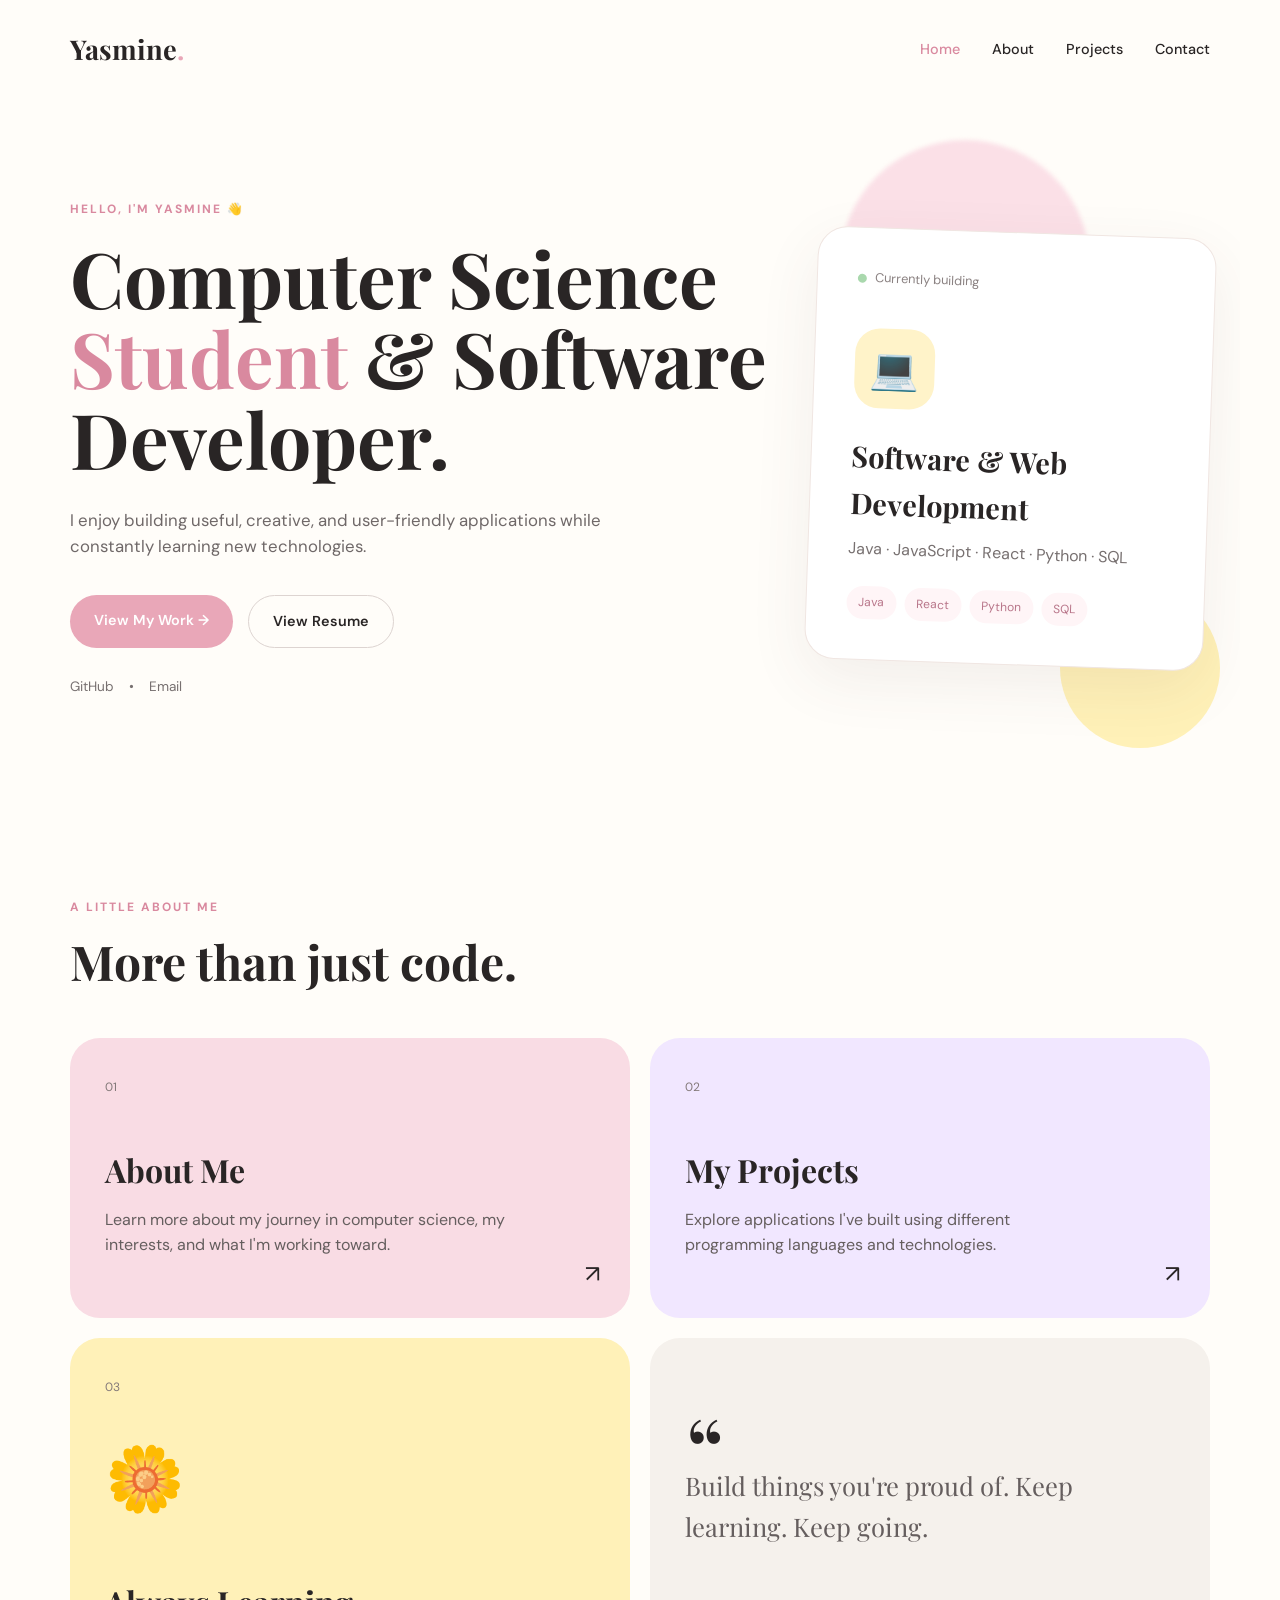
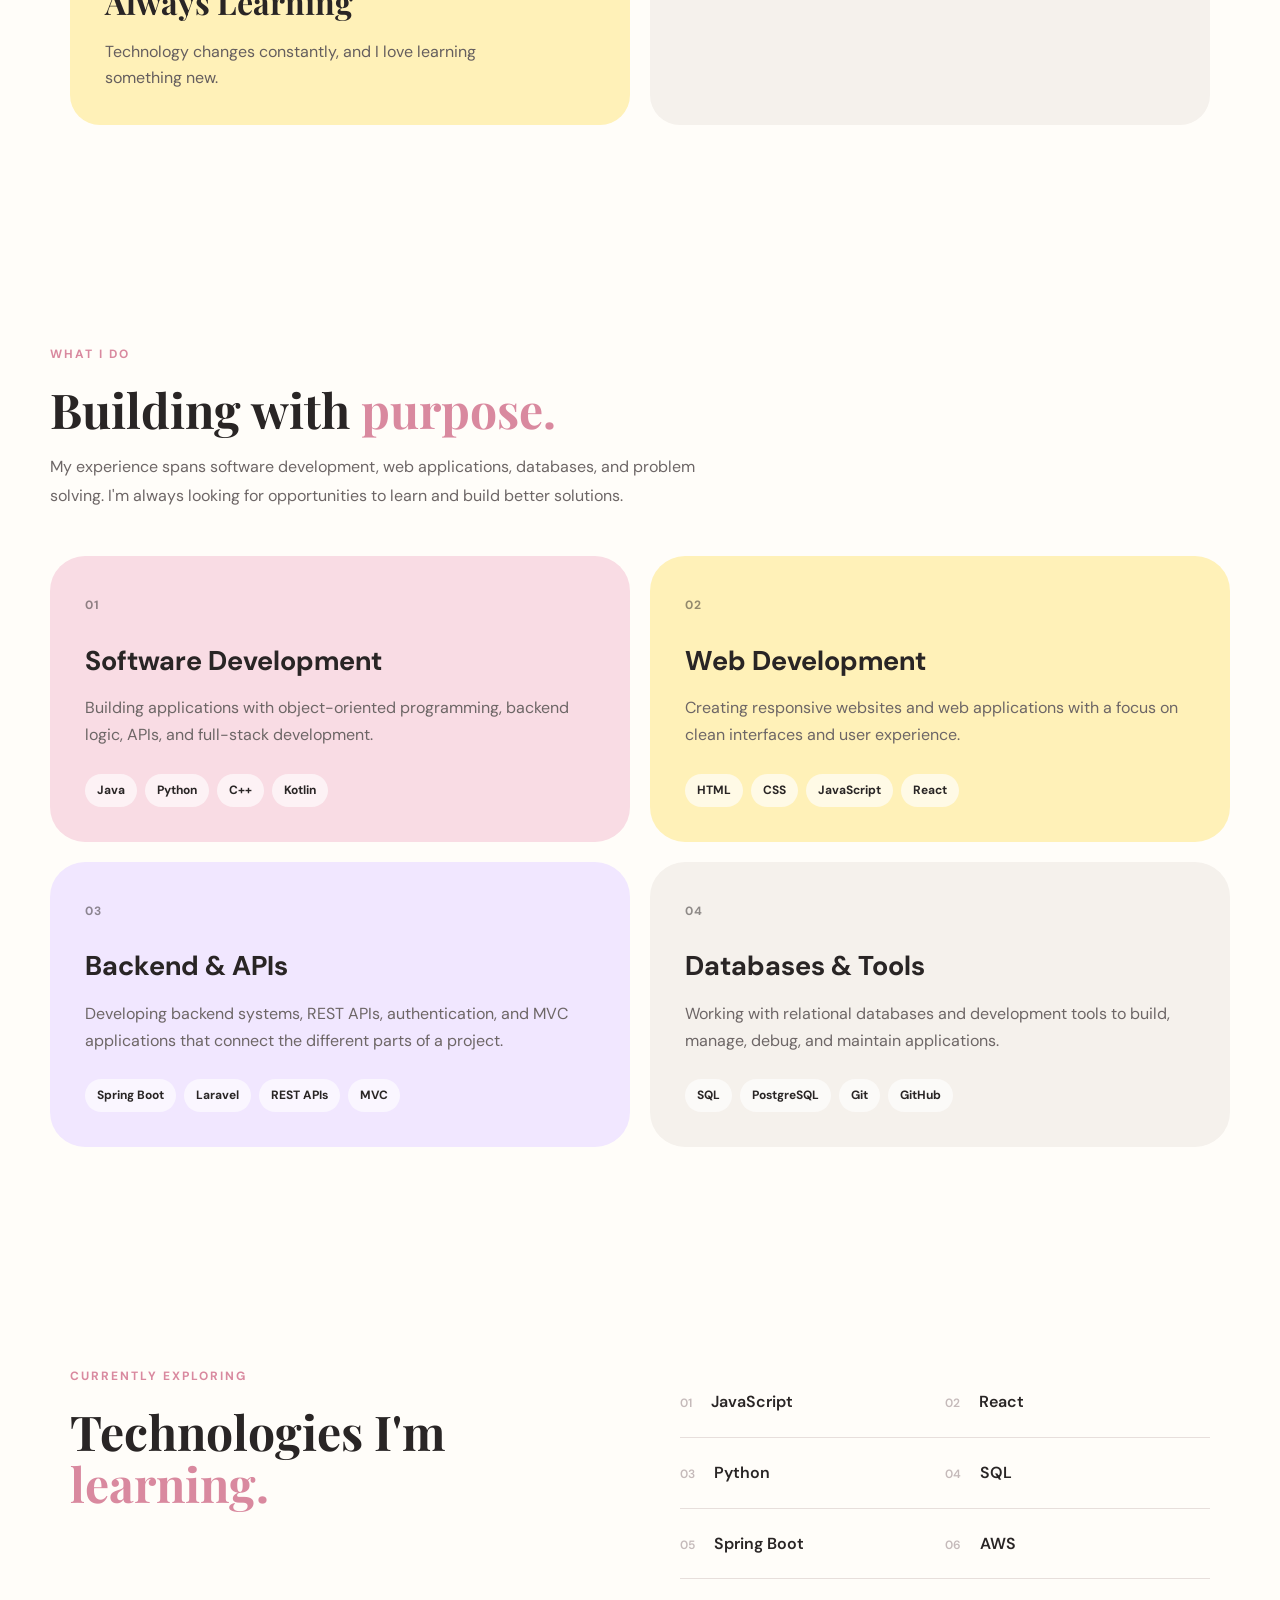
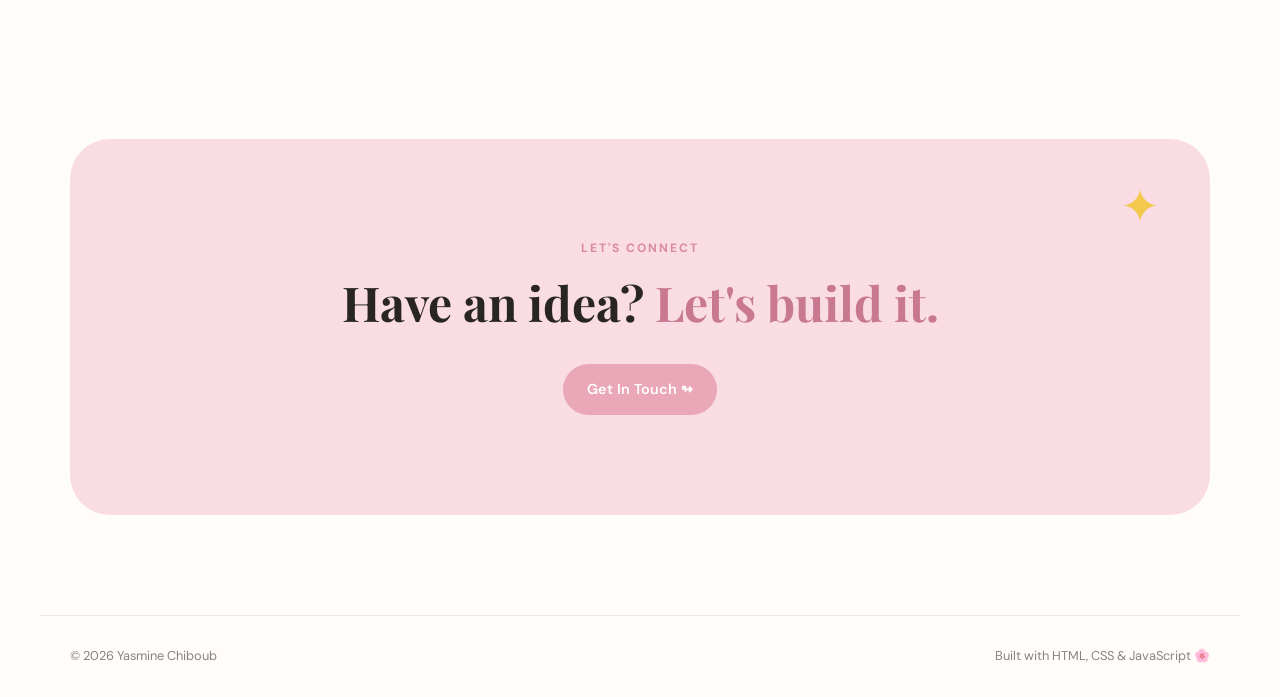
==== commit 33e68a72: "changed arrows" ====
--- a/index.html
+++ b/index.html
@@ -84,7 +84,7 @@
         </a>
 
         <a
-                href="YCRESUME%20(1).pdf"
+                href="YasmineChiboubResume.pdf"
                 class="button secondary"
                 target="_blank"
         >
@@ -498,7 +498,7 @@
     </h2>
 
     <a href="contact.html" class="button primary">
-      Get In Touch →
+      Get In Touch ↬
     </a>
 
   </section>
